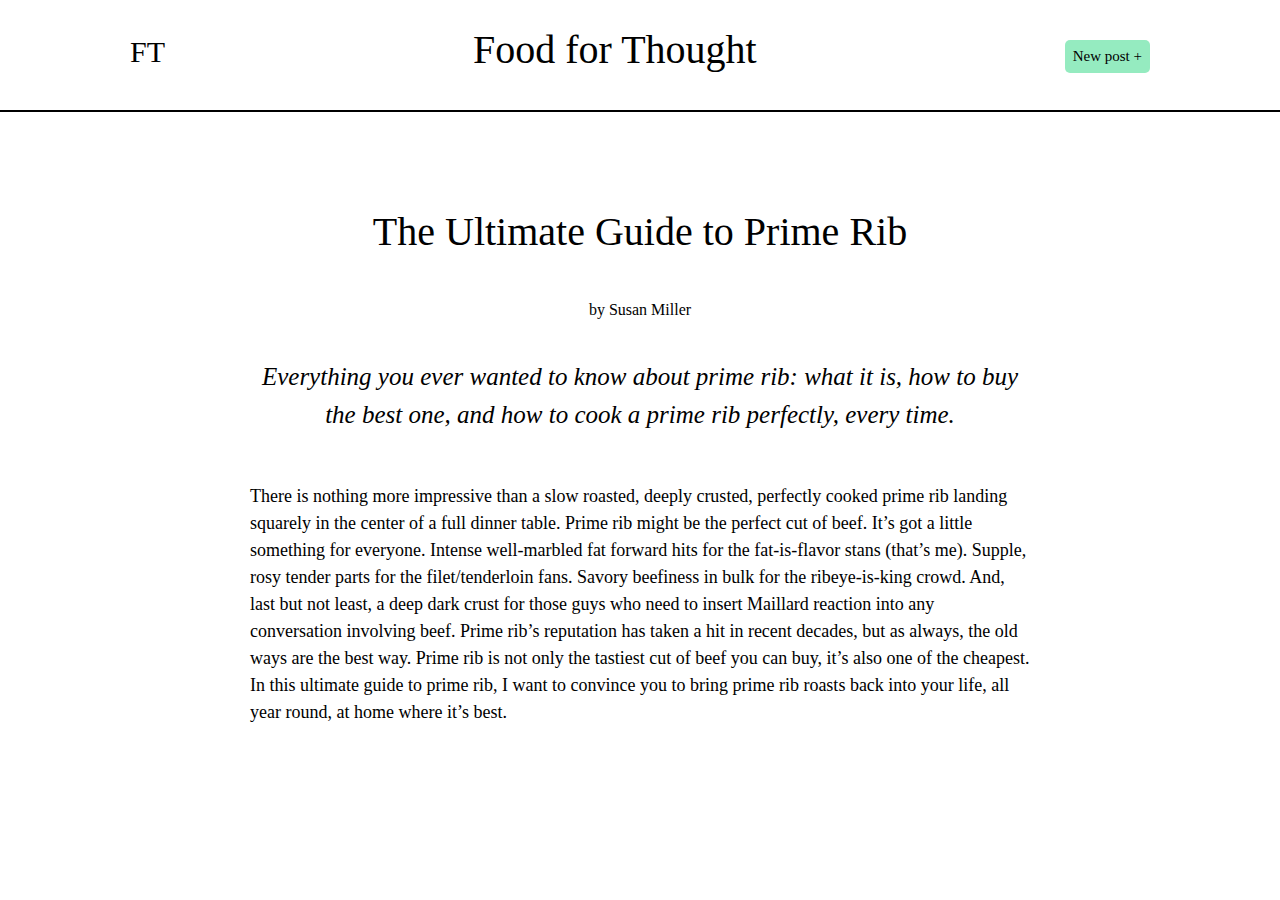
==== article.html @ 99bb6d7a "first commit" ====
<!DOCTYPE html>
<html lang="en">
  <head>
    <meta charset="UTF-8" />
    <meta http-equiv="X-UA-Compatible" content="IE=edge" />
    <meta name="viewport" content="width=device-width, initial-scale=1.0" />
    <link rel="stylesheet" href="style.css" />
    <title>Article</title>
  </head>
  <body>
    <header>
      <h6>FT</h6>
      <a href="index.html"><h5 id="logo">Food for Thought</h5></a>
      <a href="post-suggestion.html"><button>New post +</button></a>
    </header>

    <div class="article">
      <h1>The Ultimate Guide to Prime Rib</h1>
      <h2>by <span>Susan Miller</span></h2>
      <h3>
        Everything you ever wanted to know about prime rib: what it is, how to
        buy the best one, and how to cook a prime rib perfectly, every time.
      </h3>
      <p>
        There is nothing more impressive than a slow roasted, deeply crusted,
        perfectly cooked prime rib landing squarely in the center of a full
        dinner table. Prime rib might be the perfect cut of beef. It’s got a
        little something for everyone. Intense well-marbled fat forward hits for
        the fat-is-flavor stans (that’s me). Supple, rosy tender parts for the
        filet/tenderloin fans. Savory beefiness in bulk for the ribeye-is-king
        crowd. And, last but not least, a deep dark crust for those guys who
        need to insert Maillard reaction into any conversation involving beef.
        Prime rib’s reputation has taken a hit in recent decades, but as always,
        the old ways are the best way. Prime rib is not only the tastiest cut of
        beef you can buy, it’s also one of the cheapest. In this ultimate guide
        to prime rib, I want to convince you to bring prime rib roasts back into
        your life, all year round, at home where it’s best.
      </p>
    </div>

    <template class="commentTemplate">
      <h3>content</h3>
      <p>username</p>
    </template>

    <script src="article.js"></script>
  </body>
</html>
---- style.css ----
/* RESET */

html,
body,
div,
span,
applet,
object,
iframe,
h1,
h2,
h3,
h4,
h5,
h6,
p,
blockquote,
pre,
a,
abbr,
acronym,
address,
big,
cite,
code,
del,
dfn,
em,
img,
ins,
kbd,
q,
s,
samp,
small,
strike,
strong,
sub,
sup,
tt,
var,
b,
u,
i,
center,
dl,
dt,
dd,
ol,
ul,
li,
fieldset,
form,
label,
legend,
table,
caption,
tbody,
tfoot,
thead,
tr,
th,
td,
article,
aside,
canvas,
details,
embed,
figure,
figcaption,
footer,
header,
hgroup,
menu,
nav,
output,
ruby,
section,
summary,
time,
mark,
audio,
video {
  margin: 0;
  padding: 0;
  border: 0;
  font-size: 100%;
  font: inherit;
  vertical-align: baseline;
}
/* HTML5 display-role reset for older browsers */
article,
aside,
details,
figcaption,
figure,
footer,
header,
hgroup,
menu,
nav,
section {
  display: block;
}
body {
  line-height: 1;
}
ol,
ul {
  list-style: none;
}
blockquote,
q {
  quotes: none;
}
blockquote:before,
blockquote:after,
q:before,
q:after {
  content: "";
  content: none;
}
table {
  border-collapse: collapse;
  border-spacing: 0;
}

/* CODE */

/* FONTS */

@import url("https://fonts.googleapis.com/css2?family=Playfair+Display&display=swap");
@import url("https://fonts.googleapis.com/css2?family=Playfair+Display:wght@500&display=swap");
@import url("https://fonts.googleapis.com/css2?family=Lato:wght@300&display=swap");
@import url("https://fonts.googleapis.com/css2?family=Lato&display=swap");

/* FRONT PAGE STYLING */

body {
  margin-top: 30px;
}

header {
  display: flex;
  flex-direction: row;
  justify-content: space-between;
  height: 80px;
  margin-bottom: 100px;
  border-bottom: 2px solid black;
}

h5#logo {
  font-family: playfair Display;
  font-weight: 500;
  font-size: 40px;
}

header h6 {
  font-family: playfair Display;
  font-weight: 500;
  font-size: 30px;
  margin-top: 7px;
  position: sticky;
  margin-left: 130px;
}

a button {
  font-family: lato;
  margin-top: 10px;
  font-size: 15px;
  padding: 8px;
  border-radius: 5px;
  margin-right: 130px;
  background-color: #95ebc0;
  border: none;
}

a button:hover {
  box-shadow: rgba(0, 0, 0, 0.24) 0px 3px 8px;
}

main {
  margin-right: 130px;
  margin-left: 130px;
  display: grid;
  grid-template-columns: repeat(auto-fill, minmax(400px, 1fr));
  gap: 50px;
  margin-bottom: 130px;
}

article {
  border: 1.5px solid black;
  border-radius: 15px;
  padding: 30px;
  text-align: center;
  height: 270px;
}

article h2 {
  font-family: playfair display;
  font-size: 25px;
  line-height: 1.5;
  padding-bottom: 30px;
  border-bottom: 1px solid black;
}

article h3 {
  font-family: lato;
  font-weight: 300;
  padding-top: 30px;
  padding-bottom: 35px;
}

article h4 {
  font-family: lato;
  padding-bottom: 20px;
  line-height: 1.5;
}

article p {
  font-family: lato;
  font-size: 15px;
  font-weight: 300;
}

article:hover {
  box-shadow: rgba(0, 0, 0, 0.24) 0px 3px 8px;
}

a {
  text-decoration: none;
  color: black;
}

/* POST SUGGESTION PAGE STYLING */

p.hidden {
  display: none;
}

form#postsugg {
  display: flex;
  flex-direction: column;
  justify-content: space-between;
  margin-right: 150px;
  margin-left: 150px;
  font-family: lato;
  font-weight: 300;
  margin-bottom: 150px;
}

form#postsugg label {
  font-size: 15px;
  padding-top: 50px;
  padding-bottom: 20px;
}

input[type="submit"] {
  width: 300px;
  align-self: center;
  margin-top: 50px;
  font-family: lato;
  font-size: 15px;
  padding: 15px;
  border-radius: 17px;
  background-color: #95ebc0;
  border: none;
}

input[type="submit"]:hover {
  box-shadow: rgba(0, 0, 0, 0.24) 0px 3px 8px;
}

input[type="text"] {
  width: 300px;
  border-radius: 5px;
  border: 1px solid black;
  min-height: 15 px;
  padding: 15px;
  padding-bottom: 8px;
  font-size: 15px;
  font-family: lato;
}

textarea {
  border-radius: 5px;
  border: 1px solid black;
  min-height: 250px;
  padding: 15px;
  padding-bottom: 8px;
  font-size: 15px;
  font-family: lato;
}

h2#own_post {
  font-family: playfair display;
  text-align: center;
  margin-top: 100px;
  margin-bottom: 50px;
  font-size: 40px;
}

/* ARTICLE PAGE STYLING */

div.article {
  margin-left: 250px;
  margin-right: 250px;
}

div.article h1 {
  font-family: playfair display;
  text-align: center;
  margin-top: 100px;
  margin-bottom: 50px;
  font-size: 40px;
}

div.article h2 {
  font-family: lato;
  font-weight: 300;
  padding-bottom: 40px;
  text-align: center;
}

div.article h3 {
  font-family: lato;
  line-height: 1.5;
  font-size: 25px;
  font-weight: 300;
  font-style: italic;
  text-align: center;
  padding-bottom: 50px;
}

div.article p {
  font-family: lato;
  line-height: 1.5;
  /* font-weight: 300; */
  font-size: 18px;
  padding-bottom: 40px;
}
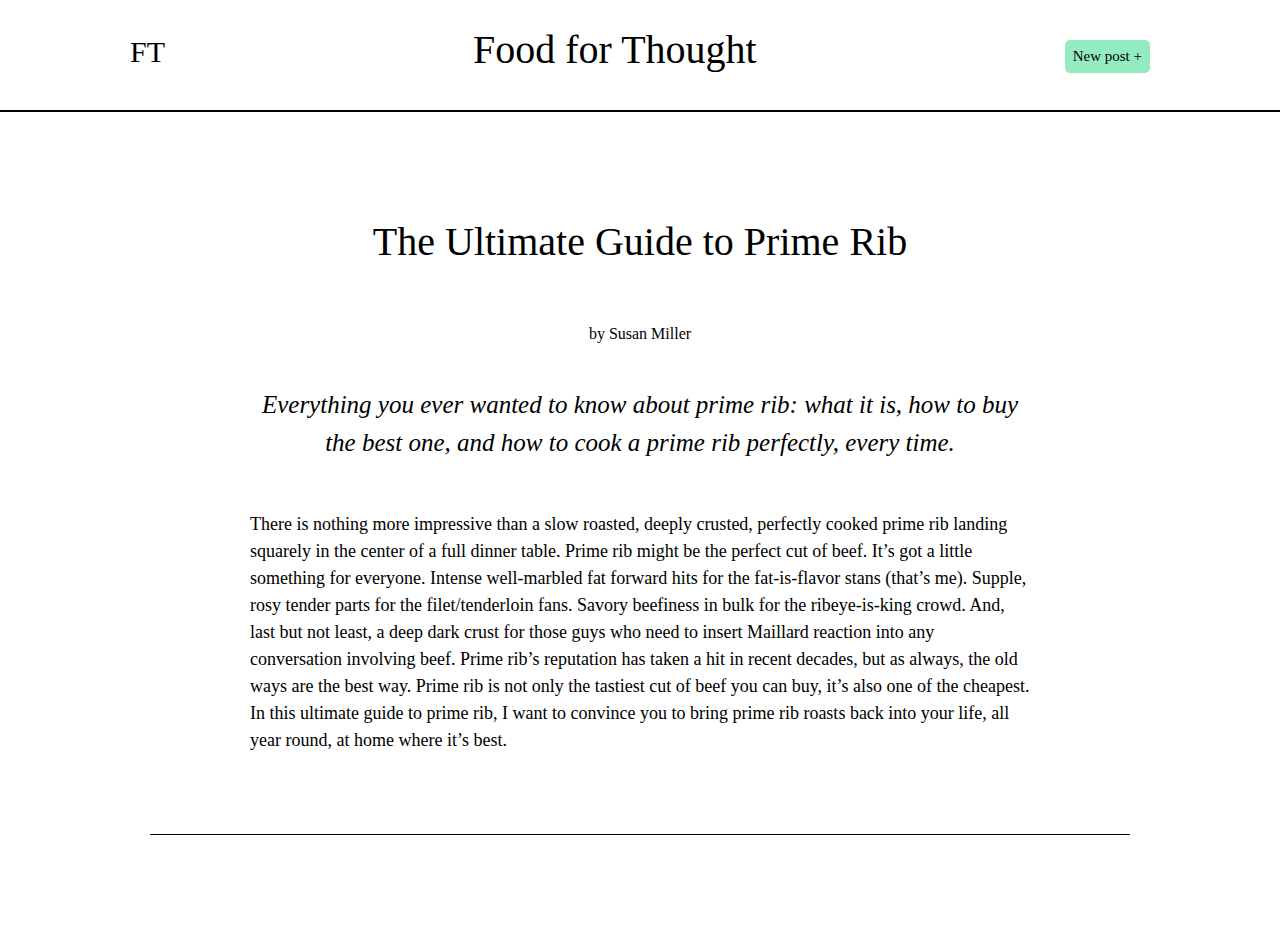
==== commit cf171d23: "so far so good" ====
--- a/article.html
+++ b/article.html
@@ -38,10 +38,14 @@
       </p>
     </div>
 
+    <div id="linebreak"></div>
+
     <template class="commentTemplate">
-      <h3>content</h3>
-      <p>username</p>
-    </template>
+      <h5 class="comment_username">username</h5>
+      <h4 class="comment_content">content</h4></template
+    >
+
+    <div class="commentList"></div>
 
     <script src="article.js"></script>
   </body>
--- a/style.css
+++ b/style.css
@@ -300,6 +300,14 @@
   font-size: 40px;
 }
 
+p.submitted {
+  font-family: lato;
+  text-align: center;
+  margin-top: -100px;
+  margin-bottom: 150px;
+  font-size: 20px;
+}
+
 /* ARTICLE PAGE STYLING */
 
 div.article {
@@ -311,6 +319,7 @@
   font-family: playfair display;
   text-align: center;
   margin-top: 100px;
+  line-height: 1.5;
   margin-bottom: 50px;
   font-size: 40px;
 }
@@ -320,6 +329,7 @@
   font-weight: 300;
   padding-bottom: 40px;
   text-align: center;
+  line-height: 1.5;
 }
 
 div.article h3 {
@@ -339,3 +349,28 @@
   font-size: 18px;
   padding-bottom: 40px;
 }
+
+div#linebreak {
+  margin-top: 40px;
+  border-bottom: 1.5px solid black;
+  margin-left: 150px;
+  margin-right: 150px;
+  margin-bottom: 100px;
+}
+
+h4.comment_content {
+  text-align: center;
+  font-family: lato;
+  line-height: 1.5;
+  font-size: 15px;
+  margin-bottom: 40px;
+}
+
+h5.comment_username {
+  text-align: center;
+  font-family: lato;
+  line-height: 1.5;
+  font-weight: 300;
+  font-size: 10px;
+  margin-bottom: 10px;
+}
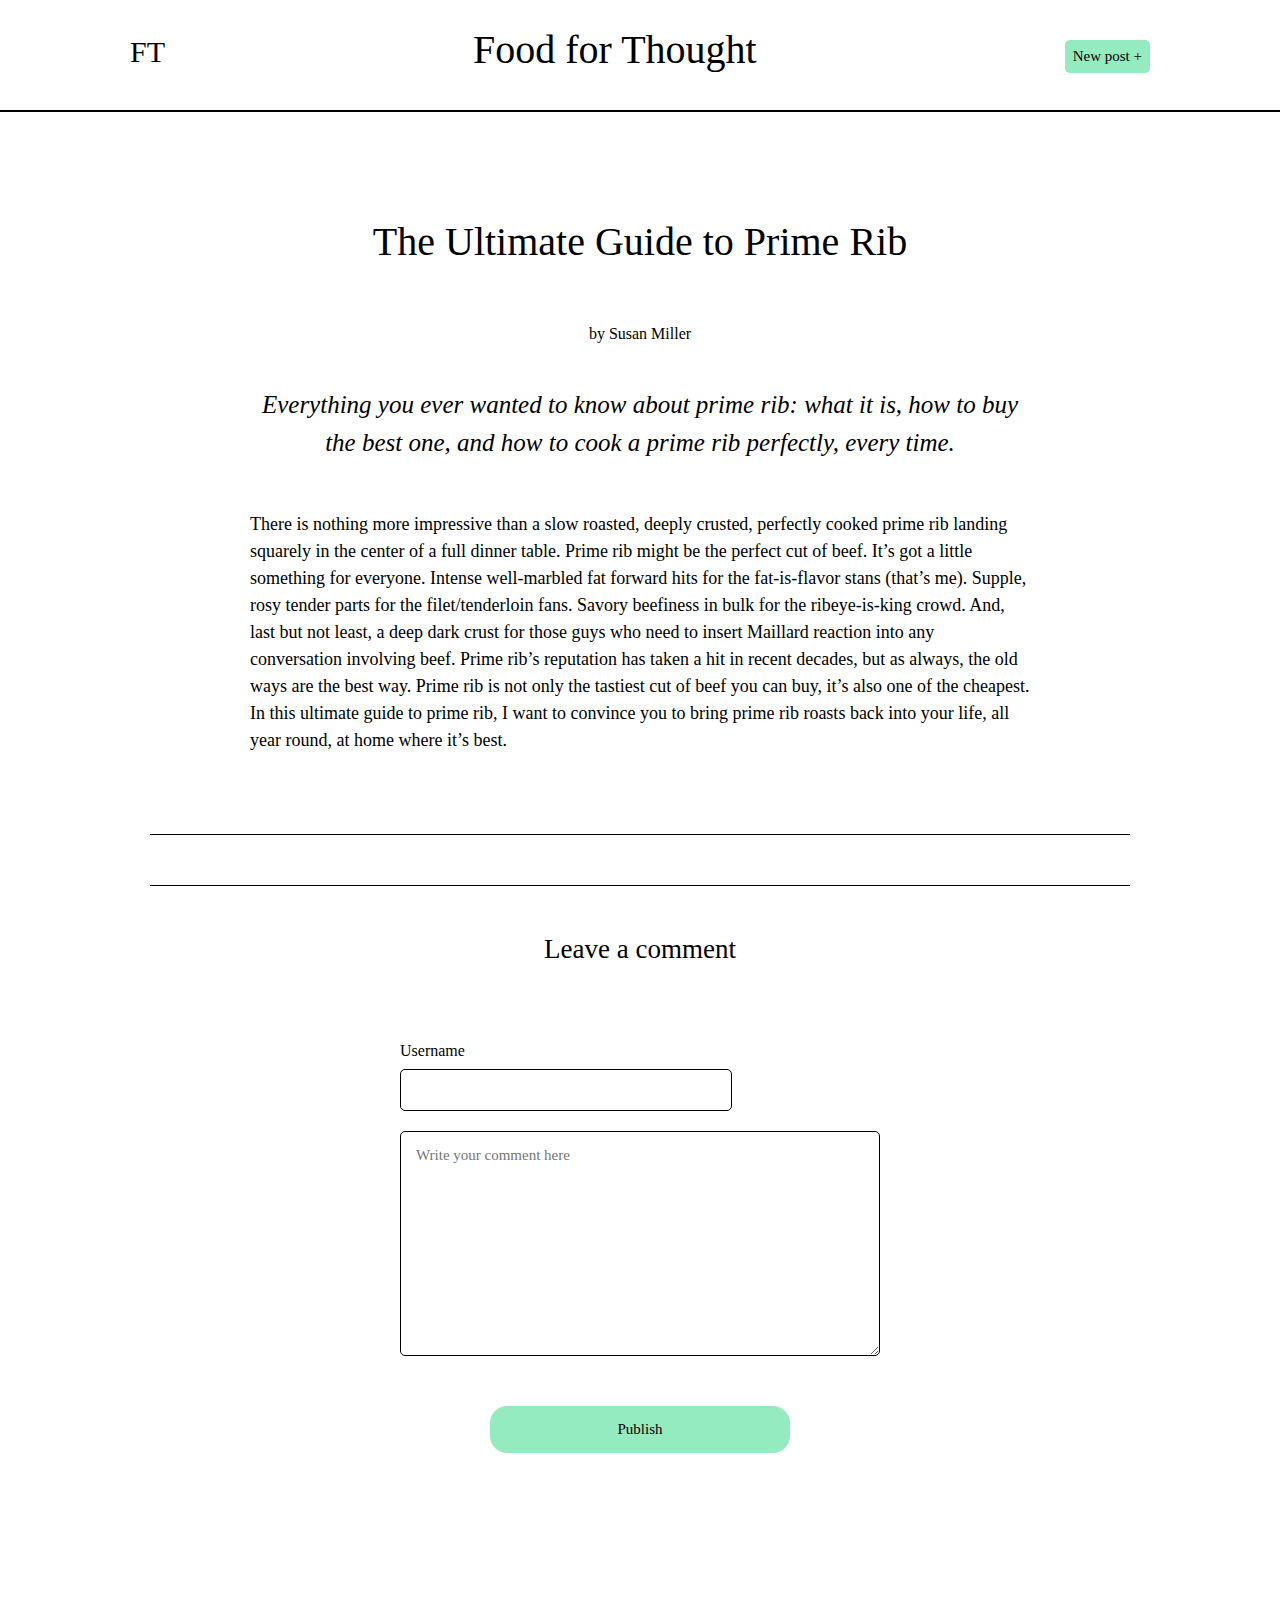
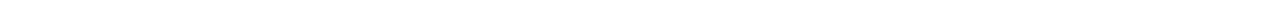
==== commit 8a0dab67: "sidste aendringer" ====
--- a/article.html
+++ b/article.html
@@ -38,14 +38,30 @@
       </p>
     </div>
 
-    <div id="linebreak"></div>
+    <div class="linebreak"></div>
 
     <template class="commentTemplate">
       <h5 class="comment_username">username</h5>
       <h4 class="comment_content">content</h4></template
     >
 
-    <div class="commentList"></div>
+    <section class="commentList"></section>
+
+    <div class="linebreak"></div>
+
+    <h2 class="leave_comment">Leave a comment</h2>
+
+    <form class="comment_form">
+      <label for="username_comment" class="username_comment">Username</label>
+      <input type="text" name="username_comment" required />
+      <textarea
+        name="leave_content"
+        placeholder="Write your comment here"
+        required
+        class="leave_content"
+      ></textarea>
+      <input type="submit" value="Publish" />
+    </form>
 
     <script src="article.js"></script>
   </body>
--- a/style.css
+++ b/style.css
@@ -350,12 +350,12 @@
   padding-bottom: 40px;
 }
 
-div#linebreak {
+div.linebreak {
   margin-top: 40px;
   border-bottom: 1.5px solid black;
   margin-left: 150px;
   margin-right: 150px;
-  margin-bottom: 100px;
+  margin-bottom: 50px;
 }
 
 h4.comment_content {
@@ -374,3 +374,31 @@
   font-size: 10px;
   margin-bottom: 10px;
 }
+
+h2.leave_comment {
+  font-family: Playfair display;
+  font-size: 27px;
+  text-align: center;
+  margin-bottom: 80px;
+}
+
+form.comment_form {
+  display: flex;
+  flex-direction: column;
+  justify-content: space-between;
+  align-content: center;
+  margin-right: 400px;
+  margin-left: 400px;
+  font-family: lato;
+  font-weight: 300;
+  margin-bottom: 150px;
+}
+
+textarea.leave_content {
+  min-height: 200px;
+  margin-top: 20px;
+}
+
+label.username_comment {
+  padding-bottom: 10px;
+}
